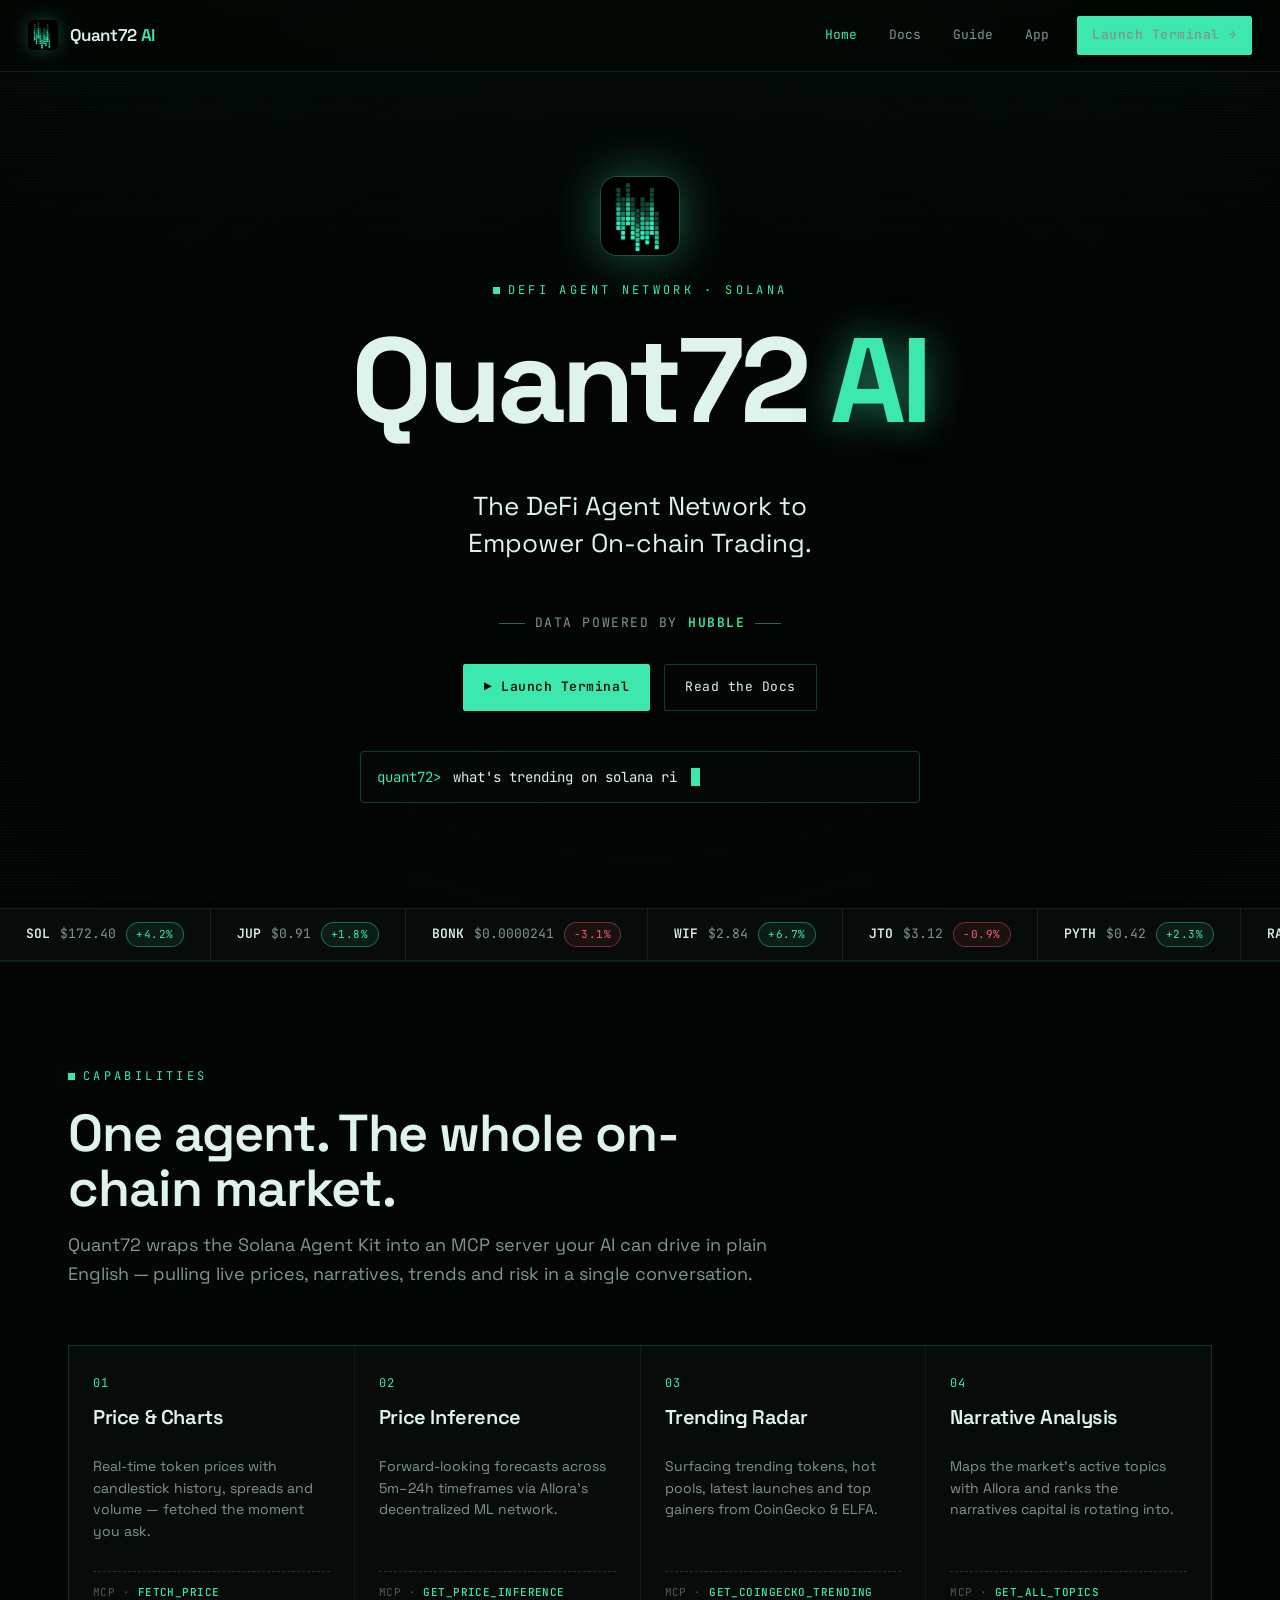
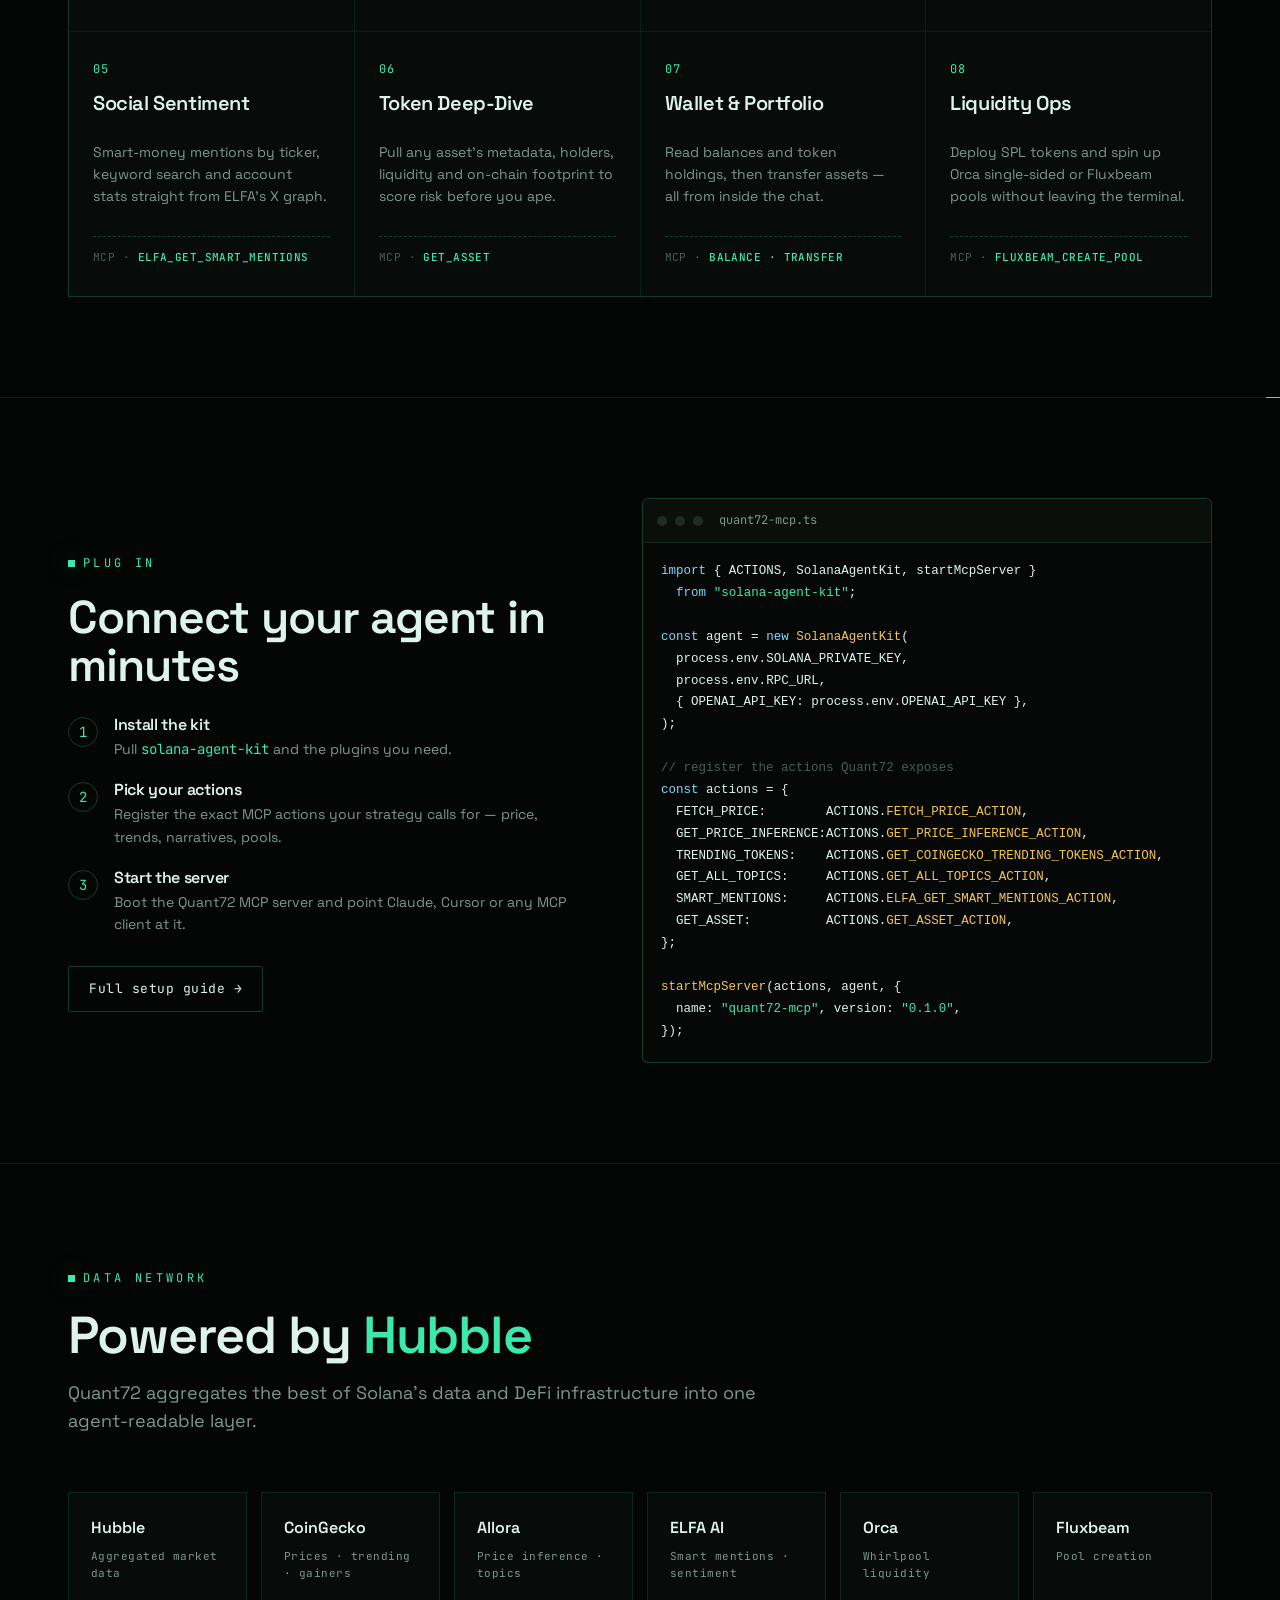
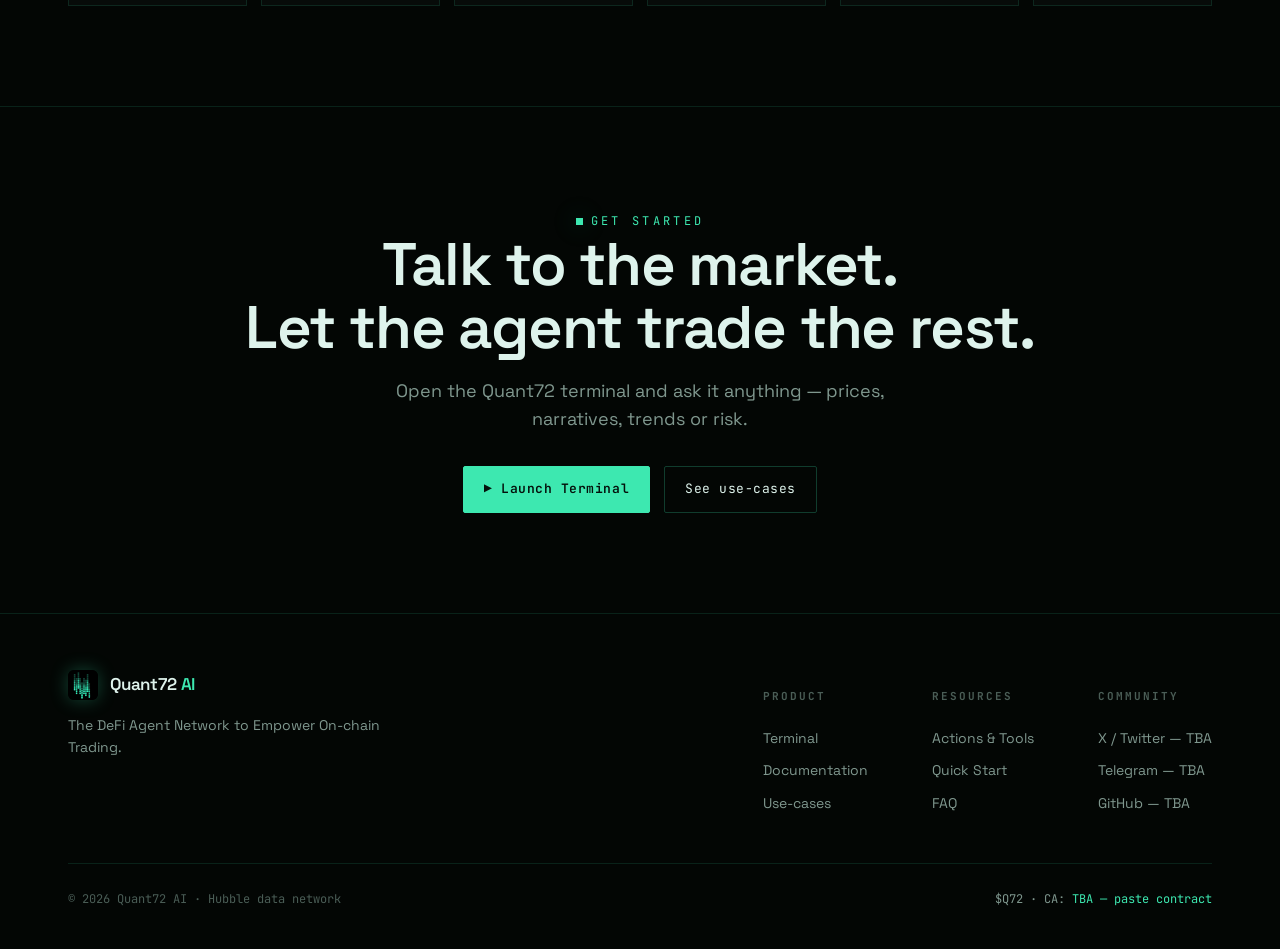
==== index.html @ 0dd1981a "first commit" ====
<!DOCTYPE html>
<html lang="en">
<head>
<meta charset="UTF-8" />
<meta name="viewport" content="width=device-width, initial-scale=1.0" />
<title>Quant72 AI — The DeFi Agent Network</title>
<link rel="preconnect" href="https://fonts.googleapis.com" />
<link rel="preconnect" href="https://fonts.gstatic.com" crossorigin />
<link href="https://fonts.googleapis.com/css2?family=Space+Grotesk:wght@400;500;600;700&family=Sora:wght@400;500;600;700&family=JetBrains+Mono:wght@400;500;600;700&display=swap" rel="stylesheet" />
<link rel="stylesheet" href="css/quant72.css" />
<style>
  /* ---------- hero ---------- */
  .hero {
    position: relative;
    min-height: calc(100vh - 64px);
    display: flex;
    align-items: center;
    justify-content: center;
    overflow: hidden;
    padding: 60px 20px;
  }
  .hero .rain {
    position: absolute;
    top: 0; bottom: 0;
    width: 32%;
    z-index: 0;
  }
  .hero .rain.left  { left: 0;  -webkit-mask-image: linear-gradient(90deg, #000 0%, #000 45%, transparent 100%); mask-image: linear-gradient(90deg, #000 0%, #000 45%, transparent 100%); }
  .hero .rain.right { right: 0; -webkit-mask-image: linear-gradient(270deg, #000 0%, #000 45%, transparent 100%); mask-image: linear-gradient(270deg, #000 0%, #000 45%, transparent 100%); }
  .hero .rain canvas { width: 100%; height: 100%; display: block; }
  .hero-veil {
    position: absolute; inset: 0; z-index: 1; pointer-events: none;
    background: radial-gradient(60% 70% at 50% 50%, rgba(3,6,4,0.96) 30%, rgba(3,6,4,0.7) 60%, transparent 100%);
  }

  .hero-core {
    position: relative;
    z-index: 2;
    max-width: 880px;
    text-align: center;
    display: flex;
    flex-direction: column;
    align-items: center;
    gap: 26px;
  }
  .hero-mark {
    width: 78px; height: 78px; border-radius: 16px;
    box-shadow: 0 0 0 1px var(--line-2), 0 0 50px rgba(61,232,176,0.4);
    animation: floaty 6s ease-in-out infinite;
  }
  @keyframes floaty { 0%,100%{ transform: translateY(0); } 50%{ transform: translateY(-8px); } }

  .hero-title {
    font-size: clamp(52px, 9.5vw, 120px);
    line-height: 0.92;
    font-weight: 700;
    letter-spacing: -0.04em;
  }
  .hero-title .ai {
    color: var(--accent);
    text-shadow: 0 0 40px rgba(61,232,176,0.55);
  }
  .hero-sub {
    font-size: clamp(18px, 2.4vw, 26px);
    color: var(--text);
    max-width: 620px;
    font-weight: 400;
    line-height: 1.4;
    text-wrap: balance;
  }
  .hero-power {
    font-family: var(--mono);
    font-size: 13px;
    letter-spacing: 0.12em;
    color: var(--text-mute);
    text-transform: uppercase;
    display: inline-flex; align-items: center; gap: 10px;
  }
  .hero-power b { color: var(--accent); font-weight: 600; }
  .hero-power::before { content: ""; width: 26px; height: 1px; background: var(--line-3); }
  .hero-power::after  { content: ""; width: 26px; height: 1px; background: var(--line-3); }

  .hero-cta { display: flex; gap: 14px; flex-wrap: wrap; justify-content: center; margin-top: 4px; }

  .hero-prompt {
    margin-top: 14px;
    width: min(560px, 92vw);
    display: flex; align-items: center; gap: 12px;
    padding: 14px 16px;
    border: 1px solid var(--line-2);
    border-radius: 4px;
    background: rgba(7,11,9,0.7);
    backdrop-filter: blur(6px);
    font-family: var(--mono);
    font-size: 14px;
    text-align: left;
  }
  .hero-prompt .chev { color: var(--accent); }
  .hero-prompt .typed { color: var(--text); }
  .hero-prompt .cursor { width: 9px; height: 18px; background: var(--accent); display: inline-block; animation: blink 1s steps(1) infinite; margin-left: 2px; }
  @keyframes blink { 50% { opacity: 0; } }

  /* ---------- ticker ---------- */
  .ticker { border-top: 1px solid var(--line); border-bottom: 1px solid var(--line); background: var(--bg-1); overflow: hidden; position: relative; z-index: 3; }
  .ticker-track { display: flex; gap: 0; width: max-content; animation: scroll 38s linear infinite; }
  .ticker:hover .ticker-track { animation-play-state: paused; }
  @keyframes scroll { to { transform: translateX(-50%); } }
  .tk { display: flex; align-items: center; gap: 10px; padding: 13px 26px; border-right: 1px solid var(--line); font-family: var(--mono); font-size: 13px; white-space: nowrap; }
  .tk .sym { color: var(--text); font-weight: 600; }
  .tk .px { color: var(--text-mute); }

  /* ---------- sections ---------- */
  section.band { position: relative; z-index: 3; padding: 100px 0; border-top: 1px solid var(--line); }
  .sec-head { max-width: 720px; margin-bottom: 56px; }
  .sec-head h2 { font-size: clamp(32px, 4.5vw, 52px); margin-top: 18px; }
  .sec-head p { color: var(--text-mute); font-size: 18px; margin-top: 16px; }

  .feat-grid { display: grid; grid-template-columns: repeat(4, 1fr); gap: 1px; background: var(--line); border: 1px solid var(--line); }
  .feat {
    background: var(--bg-1); padding: 28px 24px 30px; display: flex; flex-direction: column; gap: 14px;
    min-height: 230px; transition: background .2s; position: relative;
  }
  .feat:hover { background: var(--bg-2); }
  .feat .idx { font-family: var(--mono); font-size: 12px; color: var(--accent); letter-spacing: 0.1em; }
  .feat h3 { font-size: 20px; }
  .feat p { color: var(--text-mute); font-size: 14px; line-height: 1.55; flex: 1; }
  .feat .act { font-family: var(--mono); font-size: 11px; color: var(--text-faint); letter-spacing: 0.04em; border-top: 1px dashed var(--line-2); padding-top: 12px; }
  .feat .act b { color: var(--accent); font-weight: 500; }

  /* ---------- connect ---------- */
  .connect { display: grid; grid-template-columns: 1fr 1.1fr; gap: 56px; align-items: center; }
  .connect ol { list-style: none; padding: 0; margin: 28px 0 0; display: flex; flex-direction: column; gap: 22px; }
  .connect li { display: flex; gap: 16px; }
  .connect li .n { font-family: var(--mono); color: var(--accent); font-size: 14px; border: 1px solid var(--line-2); width: 30px; height: 30px; display: grid; place-items: center; border-radius: 50%; flex: none; }
  .connect li h4 { font-size: 16px; margin-bottom: 4px; }
  .connect li p { color: var(--text-mute); font-size: 14px; margin: 0; }

  .code {
    background: #050807; border: 1px solid var(--line-2); border-radius: 6px; overflow: hidden;
    font-family: var(--mono); font-size: 12.5px; line-height: 1.75;
  }
  .code-bar { display: flex; align-items: center; gap: 8px; padding: 11px 14px; border-bottom: 1px solid var(--line); background: var(--bg-2); }
  .code-bar .dot { width: 10px; height: 10px; border-radius: 50%; background: #1c2b24; }
  .code-bar .fname { margin-left: 8px; color: var(--text-mute); font-size: 12px; }
  .code pre { margin: 0; padding: 18px 18px 20px; overflow-x: auto; }
  .code .c { color: #4a5d56; }
  .code .k { color: #7fd8ff; }
  .code .s { color: var(--accent); }
  .code .f { color: #f5c451; }
  .code .p { color: var(--text); }

  /* ---------- powered by ---------- */
  .pb-grid { display: flex; flex-wrap: wrap; gap: 14px; }
  .pb {
    flex: 1 1 160px; border: 1px solid var(--line); background: var(--bg-1); padding: 22px;
    display: flex; flex-direction: column; gap: 7px; transition: border-color .2s, background .2s;
  }
  .pb:hover { border-color: var(--line-3); background: var(--bg-2); }
  .pb .nm { font-weight: 600; font-size: 16px; }
  .pb .ro { font-family: var(--mono); font-size: 11px; color: var(--text-mute); letter-spacing: 0.04em; }

  /* ---------- cta band ---------- */
  .cta-band { text-align: center; }
  .cta-band h2 { font-size: clamp(34px, 5vw, 60px); }
  .cta-band p { color: var(--text-mute); font-size: 18px; margin: 18px auto 32px; max-width: 560px; }

  /* ---------- footer ---------- */
  footer { border-top: 1px solid var(--line); padding: 56px 0 40px; position: relative; z-index: 3; }
  .foot-top { display: flex; justify-content: space-between; gap: 40px; flex-wrap: wrap; margin-bottom: 44px; }
  .foot-brand { max-width: 320px; }
  .foot-brand p { color: var(--text-mute); font-size: 14px; margin-top: 14px; }
  .foot-cols { display: flex; gap: 64px; flex-wrap: wrap; }
  .foot-col h5 { font-family: var(--mono); font-size: 11px; letter-spacing: 0.18em; text-transform: uppercase; color: var(--text-faint); margin-bottom: 16px; }
  .foot-col a { display: block; color: var(--text-mute); font-size: 14px; padding: 5px 0; transition: color .15s; }
  .foot-col a:hover { color: var(--accent); }
  .foot-bot { display: flex; justify-content: space-between; gap: 20px; flex-wrap: wrap; padding-top: 26px; border-top: 1px solid var(--line); font-family: var(--mono); font-size: 12px; color: var(--text-faint); }
  .foot-bot .addr { color: var(--text-mute); }

  @media (max-width: 900px) {
    .feat-grid { grid-template-columns: repeat(2, 1fr); }
    .connect { grid-template-columns: 1fr; }
    .hero .rain { width: 42%; }
  }
  @media (max-width: 560px) {
    .feat-grid { grid-template-columns: 1fr; }
    .hero .rain { opacity: 0.55; }
  }
</style>
</head>
<body>

<nav class="q-nav">
  <a class="q-brand" href="index.html">
    <img src="assets/logo.jpg" alt="Quant72" />
    <span class="name">Quant72<b> AI</b></span>
  </a>
  <div class="q-navlinks">
    <a href="index.html" class="active">Home</a>
    <a href="docs.html">Docs</a>
    <a href="guide.html">Guide</a>
    <a href="app.html">App</a>
    <a href="app.html" class="btn btn-primary" style="margin-left:10px;">Launch Terminal →</a>
  </div>
</nav>

<!-- ===================== HERO ===================== -->
<header class="hero">
  <div class="rain left"><canvas class="matrix-rain" data-fade="0.07" data-size="16"></canvas></div>
  <div class="rain right"><canvas class="matrix-rain" data-fade="0.07" data-size="16"></canvas></div>
  <div class="hero-veil"></div>

  <div class="hero-core">
    <img class="hero-mark" src="assets/logo.jpg" alt="Quant72 logo" />
    <div class="kicker">DeFi Agent Network · Solana</div>
    <h1 class="hero-title">Quant72 <span class="ai">AI</span></h1>
    <p class="hero-sub" data-tweak="tagline">The DeFi Agent Network to Empower On-chain Trading.</p>
    <div class="hero-power">Data powered by <b data-tweak="poweredby">Hubble</b></div>
    <div class="hero-cta">
      <a href="app.html" class="btn btn-primary">▶ Launch Terminal</a>
      <a href="docs.html" class="btn">Read the Docs</a>
    </div>
    <div class="hero-prompt">
      <span class="chev">quant72&gt;</span>
      <span class="typed" id="typed"></span><span class="cursor"></span>
    </div>
  </div>
</header>

<!-- ===================== TICKER ===================== -->
<div class="ticker">
  <div class="ticker-track" id="tickerTrack"></div>
</div>

<!-- ===================== CAPABILITIES ===================== -->
<section class="band">
  <div class="wrap">
    <div class="sec-head">
      <div class="kicker">Capabilities</div>
      <h2>One agent. The whole on-chain market.</h2>
      <p>Quant72 wraps the Solana Agent Kit into an MCP server your AI can drive in plain English — pulling live prices, narratives, trends and risk in a single conversation.</p>
    </div>
    <div class="feat-grid">
      <div class="feat">
        <div class="idx">01</div>
        <h3>Price &amp; Charts</h3>
        <p>Real-time token prices with candlestick history, spreads and volume — fetched the moment you ask.</p>
        <div class="act">MCP · <b>FETCH_PRICE</b></div>
      </div>
      <div class="feat">
        <div class="idx">02</div>
        <h3>Price Inference</h3>
        <p>Forward-looking forecasts across 5m–24h timeframes via Allora's decentralized ML network.</p>
        <div class="act">MCP · <b>GET_PRICE_INFERENCE</b></div>
      </div>
      <div class="feat">
        <div class="idx">03</div>
        <h3>Trending Radar</h3>
        <p>Surfacing trending tokens, hot pools, latest launches and top gainers from CoinGecko &amp; ELFA.</p>
        <div class="act">MCP · <b>GET_COINGECKO_TRENDING</b></div>
      </div>
      <div class="feat">
        <div class="idx">04</div>
        <h3>Narrative Analysis</h3>
        <p>Maps the market's active topics with Allora and ranks the narratives capital is rotating into.</p>
        <div class="act">MCP · <b>GET_ALL_TOPICS</b></div>
      </div>
      <div class="feat">
        <div class="idx">05</div>
        <h3>Social Sentiment</h3>
        <p>Smart-money mentions by ticker, keyword search and account stats straight from ELFA's X graph.</p>
        <div class="act">MCP · <b>ELFA_GET_SMART_MENTIONS</b></div>
      </div>
      <div class="feat">
        <div class="idx">06</div>
        <h3>Token Deep-Dive</h3>
        <p>Pull any asset's metadata, holders, liquidity and on-chain footprint to score risk before you ape.</p>
        <div class="act">MCP · <b>GET_ASSET</b></div>
      </div>
      <div class="feat">
        <div class="idx">07</div>
        <h3>Wallet &amp; Portfolio</h3>
        <p>Read balances and token holdings, then transfer assets — all from inside the chat.</p>
        <div class="act">MCP · <b>BALANCE · TRANSFER</b></div>
      </div>
      <div class="feat">
        <div class="idx">08</div>
        <h3>Liquidity Ops</h3>
        <p>Deploy SPL tokens and spin up Orca single-sided or Fluxbeam pools without leaving the terminal.</p>
        <div class="act">MCP · <b>FLUXBEAM_CREATE_POOL</b></div>
      </div>
    </div>
  </div>
</section>

<!-- ===================== CONNECT ===================== -->
<section class="band">
  <div class="wrap connect">
    <div>
      <div class="kicker">Plug in</div>
      <h2 style="font-size:clamp(30px,4vw,46px);margin-top:18px;">Connect your agent in minutes</h2>
      <ol>
        <li><span class="n">1</span><div><h4>Install the kit</h4><p>Pull <span class="mono accent">solana-agent-kit</span> and the plugins you need.</p></div></li>
        <li><span class="n">2</span><div><h4>Pick your actions</h4><p>Register the exact MCP actions your strategy calls for — price, trends, narratives, pools.</p></div></li>
        <li><span class="n">3</span><div><h4>Start the server</h4><p>Boot the Quant72 MCP server and point Claude, Cursor or any MCP client at it.</p></div></li>
      </ol>
      <a href="docs.html" class="btn" style="margin-top:30px;">Full setup guide →</a>
    </div>
    <div class="code card-corner">
      <div class="code-bar">
        <span class="dot"></span><span class="dot"></span><span class="dot"></span>
        <span class="fname">quant72-mcp.ts</span>
      </div>
<pre><span class="k">import</span> <span class="p">{ ACTIONS, SolanaAgentKit, startMcpServer }</span>
  <span class="k">from</span> <span class="s">"solana-agent-kit"</span>;

<span class="k">const</span> agent = <span class="k">new</span> <span class="f">SolanaAgentKit</span>(
  process.env.<span class="p">SOLANA_PRIVATE_KEY</span>,
  process.env.<span class="p">RPC_URL</span>,
  { <span class="p">OPENAI_API_KEY</span>: process.env.OPENAI_API_KEY },
);

<span class="c">// register the actions Quant72 exposes</span>
<span class="k">const</span> actions = {
  FETCH_PRICE:        ACTIONS.<span class="f">FETCH_PRICE_ACTION</span>,
  GET_PRICE_INFERENCE:ACTIONS.<span class="f">GET_PRICE_INFERENCE_ACTION</span>,
  TRENDING_TOKENS:    ACTIONS.<span class="f">GET_COINGECKO_TRENDING_TOKENS_ACTION</span>,
  GET_ALL_TOPICS:     ACTIONS.<span class="f">GET_ALL_TOPICS_ACTION</span>,
  SMART_MENTIONS:     ACTIONS.<span class="f">ELFA_GET_SMART_MENTIONS_ACTION</span>,
  GET_ASSET:          ACTIONS.<span class="f">GET_ASSET_ACTION</span>,
};

<span class="f">startMcpServer</span>(actions, agent, {
  name: <span class="s">"quant72-mcp"</span>, version: <span class="s">"0.1.0"</span>,
});</pre>
    </div>
  </div>
</section>

<!-- ===================== POWERED BY ===================== -->
<section class="band">
  <div class="wrap">
    <div class="sec-head">
      <div class="kicker">Data Network</div>
      <h2>Powered by <span class="accent" data-tweak="poweredby">Hubble</span></h2>
      <p>Quant72 aggregates the best of Solana's data and DeFi infrastructure into one agent-readable layer.</p>
    </div>
    <div class="pb-grid">
      <div class="pb"><span class="nm">Hubble</span><span class="ro">Aggregated market data</span></div>
      <div class="pb"><span class="nm">CoinGecko</span><span class="ro">Prices · trending · gainers</span></div>
      <div class="pb"><span class="nm">Allora</span><span class="ro">Price inference · topics</span></div>
      <div class="pb"><span class="nm">ELFA AI</span><span class="ro">Smart mentions · sentiment</span></div>
      <div class="pb"><span class="nm">Orca</span><span class="ro">Whirlpool liquidity</span></div>
      <div class="pb"><span class="nm">Fluxbeam</span><span class="ro">Pool creation</span></div>
    </div>
  </div>
</section>

<!-- ===================== CTA ===================== -->
<section class="band cta-band">
  <div class="wrap">
    <div class="kicker" style="justify-content:center;">Get started</div>
    <h2>Talk to the market.<br />Let the agent trade the rest.</h2>
    <p>Open the Quant72 terminal and ask it anything — prices, narratives, trends or risk.</p>
    <div class="hero-cta" style="justify-content:center;">
      <a href="app.html" class="btn btn-primary">▶ Launch Terminal</a>
      <a href="guide.html" class="btn">See use-cases</a>
    </div>
  </div>
</section>

<!-- ===================== FOOTER ===================== -->
<footer>
  <div class="wrap">
    <div class="foot-top">
      <div class="foot-brand">
        <a class="q-brand" href="index.html" style="margin-bottom:0;">
          <img src="assets/logo.jpg" alt="Quant72" />
          <span class="name">Quant72<b> AI</b></span>
        </a>
        <p data-tweak="tagline">The DeFi Agent Network to Empower On-chain Trading.</p>
      </div>
      <div class="foot-cols">
        <div class="foot-col">
          <h5>Product</h5>
          <a href="app.html">Terminal</a>
          <a href="docs.html">Documentation</a>
          <a href="guide.html">Use-cases</a>
        </div>
        <div class="foot-col">
          <h5>Resources</h5>
          <a href="docs.html#actions">Actions &amp; Tools</a>
          <a href="docs.html#quickstart">Quick Start</a>
          <a href="docs.html#faq">FAQ</a>
        </div>
        <div class="foot-col">
          <h5>Community</h5>
          <a href="#" data-link="x">X / Twitter — TBA</a>
          <a href="#" data-link="tg">Telegram — TBA</a>
          <a href="#" data-link="gh">GitHub — TBA</a>
        </div>
      </div>
    </div>
    <div class="foot-bot">
      <span>© 2026 Quant72 AI · <span data-tweak="poweredby">Hubble</span> data network</span>
      <span class="addr">$Q72 · CA: <span class="accent">TBA — paste contract</span></span>
    </div>
  </div>
</footer>

<script src="js/matrix-rain.js"></script>
<script>
  /* typing line */
  (function () {
    const prompts = [
      "what's trending on solana right now?",
      "price + 6h forecast for $SOL",
      "analyze this token for rug risk",
      "which narratives are heating up?",
      "show me today's top gainers",
    ];
    const el = document.getElementById("typed");
    let p = 0, i = 0, dir = 1;
    function tick() {
      const txt = prompts[p];
      el.textContent = txt.slice(0, i);
      if (dir > 0) {
        i++;
        if (i > txt.length) { dir = -1; setTimeout(tick, 1600); return; }
      } else {
        i--;
        if (i < 0) { i = 0; dir = 1; p = (p + 1) % prompts.length; }
      }
      setTimeout(tick, dir > 0 ? 55 + Math.random() * 40 : 28);
    }
    tick();
  })();

  /* ticker */
  (function () {
    const toks = [
      ["SOL", "$172.40", "+4.2%", 1], ["JUP", "$0.91", "+1.8%", 1],
      ["BONK", "$0.0000241", "-3.1%", 0], ["WIF", "$2.84", "+6.7%", 1],
      ["JTO", "$3.12", "-0.9%", 0], ["PYTH", "$0.42", "+2.3%", 1],
      ["RAY", "$5.67", "+0.4%", 1], ["ORCA", "$4.01", "-1.7%", 0],
      ["HNT", "$6.84", "+9.1%", 1], ["RENDER", "$8.12", "-2.4%", 0],
    ];
    const row = toks.map(([s, px, ch, up]) =>
      `<div class="tk"><span class="sym">${s}</span><span class="px">${px}</span><span class="pill ${up ? "up" : "down"}">${ch}</span></div>`
    ).join("");
    document.getElementById("tickerTrack").innerHTML = row + row;
  })();
</script>
<script>window.Q72_TWEAKS_CONFIG = ["accent","font","matrix","glow","tagline","poweredby"];</script>
<script src="js/tweaks.js"></script>
</body>
</html>
---- css/quant72.css ----
/* ============================================================
   Quant72 AI — shared design system
   Black + terminal/matrix · teal accent #3DE8B0
   Space Grotesk (display/UI) + JetBrains Mono (data/code)
   ============================================================ */

:root {
  /* surfaces */
  --bg:        #030604;
  --bg-1:      #070b09;
  --bg-2:      #0a0f0c;
  --bg-3:      #0e1511;
  --line:      rgba(61, 232, 176, 0.12);
  --line-2:    rgba(61, 232, 176, 0.24);
  --line-3:    rgba(61, 232, 176, 0.45);

  /* brand */
  --accent:        #3DE8B0;
  --accent-soft:   rgba(61, 232, 176, 0.14);
  --accent-mid:    rgba(61, 232, 176, 0.5);
  --glow:          0 0 24px rgba(61, 232, 176, 0.35);
  --glow-strong:   0 0 40px rgba(61, 232, 176, 0.5);

  /* semantic */
  --up:    #3DE8B0;
  --down:  #ff5d73;
  --warn:  #f5c451;

  /* text */
  --text:      #def3ec;
  --text-mute: #7f978e;
  --text-faint:#4a5d56;

  /* type */
  --sans: "Space Grotesk", system-ui, sans-serif;
  --mono: "JetBrains Mono", ui-monospace, monospace;

  /* motion */
  --glow-on: 1;
}

* { box-sizing: border-box; }

html { scroll-behavior: smooth; }

body {
  margin: 0;
  background: var(--bg);
  color: var(--text);
  font-family: var(--sans);
  font-size: 16px;
  line-height: 1.6;
  -webkit-font-smoothing: antialiased;
  text-rendering: optimizeLegibility;
}

/* faint scanline + grid texture on every page */
body::before {
  content: "";
  position: fixed;
  inset: 0;
  pointer-events: none;
  z-index: 1;
  background:
    repeating-linear-gradient(0deg, rgba(61,232,176,0.020) 0 1px, transparent 1px 3px),
    radial-gradient(120% 80% at 50% -10%, rgba(61,232,176,0.06), transparent 60%);
  mix-blend-mode: screen;
}

::selection { background: var(--accent); color: #04110b; }

a { color: inherit; text-decoration: none; }

h1, h2, h3, h4 { font-weight: 600; letter-spacing: -0.02em; line-height: 1.05; margin: 0; }

.mono { font-family: var(--mono); }
.accent { color: var(--accent); }
.mute { color: var(--text-mute); }
.faint { color: var(--text-faint); }

/* eyebrow / kicker label */
.kicker {
  font-family: var(--mono);
  font-size: 12px;
  letter-spacing: 0.28em;
  text-transform: uppercase;
  color: var(--accent);
  display: inline-flex;
  align-items: center;
  gap: 8px;
}
.kicker::before {
  content: "";
  width: 7px; height: 7px;
  background: var(--accent);
  box-shadow: var(--glow);
  display: inline-block;
}

/* ---------- buttons ---------- */
.btn {
  font-family: var(--mono);
  font-size: 13px;
  letter-spacing: 0.04em;
  display: inline-flex;
  align-items: center;
  gap: 9px;
  padding: 12px 20px;
  border: 1px solid var(--line-2);
  background: transparent;
  color: var(--text);
  cursor: pointer;
  transition: all .18s ease;
  border-radius: 2px;
}
.btn:hover { border-color: var(--line-3); background: var(--accent-soft); color: var(--accent); }
.btn-primary {
  background: var(--accent);
  color: #04110b;
  border-color: var(--accent);
  font-weight: 600;
}
.btn-primary:hover {
  box-shadow: calc(var(--glow-on) * 1) 0 0 0 0 transparent, var(--glow-strong);
  background: var(--accent);
  color: #04110b;
  filter: brightness(1.08);
}

/* ---------- nav (shared) ---------- */
.q-nav {
  position: sticky;
  top: 0;
  z-index: 40;
  display: flex;
  align-items: center;
  justify-content: space-between;
  padding: 16px 28px;
  border-bottom: 1px solid var(--line);
  background: rgba(3, 6, 4, 0.72);
  backdrop-filter: blur(12px);
}
.q-brand { display: flex; align-items: center; gap: 12px; }
.q-brand img { width: 30px; height: 30px; border-radius: 6px; box-shadow: 0 0 18px rgba(61,232,176,0.28); }
.q-brand .name { font-weight: 600; font-size: 17px; letter-spacing: -0.01em; }
.q-brand .name b { color: var(--accent); font-weight: 600; }
.q-navlinks { display: flex; align-items: center; gap: 4px; }
.q-navlinks a {
  font-family: var(--mono);
  font-size: 13px;
  color: var(--text-mute);
  padding: 8px 14px;
  border-radius: 2px;
  transition: color .15s, background .15s;
}
.q-navlinks a:hover { color: var(--accent); background: var(--accent-soft); }
.q-navlinks a.active { color: var(--accent); }

/* ---------- card ---------- */
.card {
  background: linear-gradient(180deg, var(--bg-2), var(--bg-1));
  border: 1px solid var(--line);
  border-radius: 4px;
  position: relative;
}
.card-corner::after {
  content: "";
  position: absolute;
  top: -1px; right: -1px;
  width: 14px; height: 14px;
  border-top: 1px solid var(--accent);
  border-right: 1px solid var(--accent);
}

/* ---------- badges / pills ---------- */
.pill {
  font-family: var(--mono);
  font-size: 11px;
  letter-spacing: 0.05em;
  padding: 3px 9px;
  border: 1px solid var(--line-2);
  border-radius: 100px;
  color: var(--text-mute);
}
.pill.up   { color: var(--up);   border-color: rgba(61,232,176,0.4); background: rgba(61,232,176,0.08); }
.pill.down { color: var(--down); border-color: rgba(255,93,115,0.4); background: rgba(255,93,115,0.08); }

/* utility */
.wrap { max-width: 1200px; margin: 0 auto; padding: 0 28px; }
.tnum { font-family: var(--mono); font-variant-numeric: tabular-nums; }

::-webkit-scrollbar { width: 10px; height: 10px; }
::-webkit-scrollbar-track { background: var(--bg-1); }
::-webkit-scrollbar-thumb { background: #16241d; border-radius: 0; border: 2px solid var(--bg-1); }
::-webkit-scrollbar-thumb:hover { background: #1e3329; }

/* glow off (Tweaks) */
body.no-glow .q-brand img,
body.no-glow .kicker::before { box-shadow: none !important; }
body.no-glow * { text-shadow: none !important; }
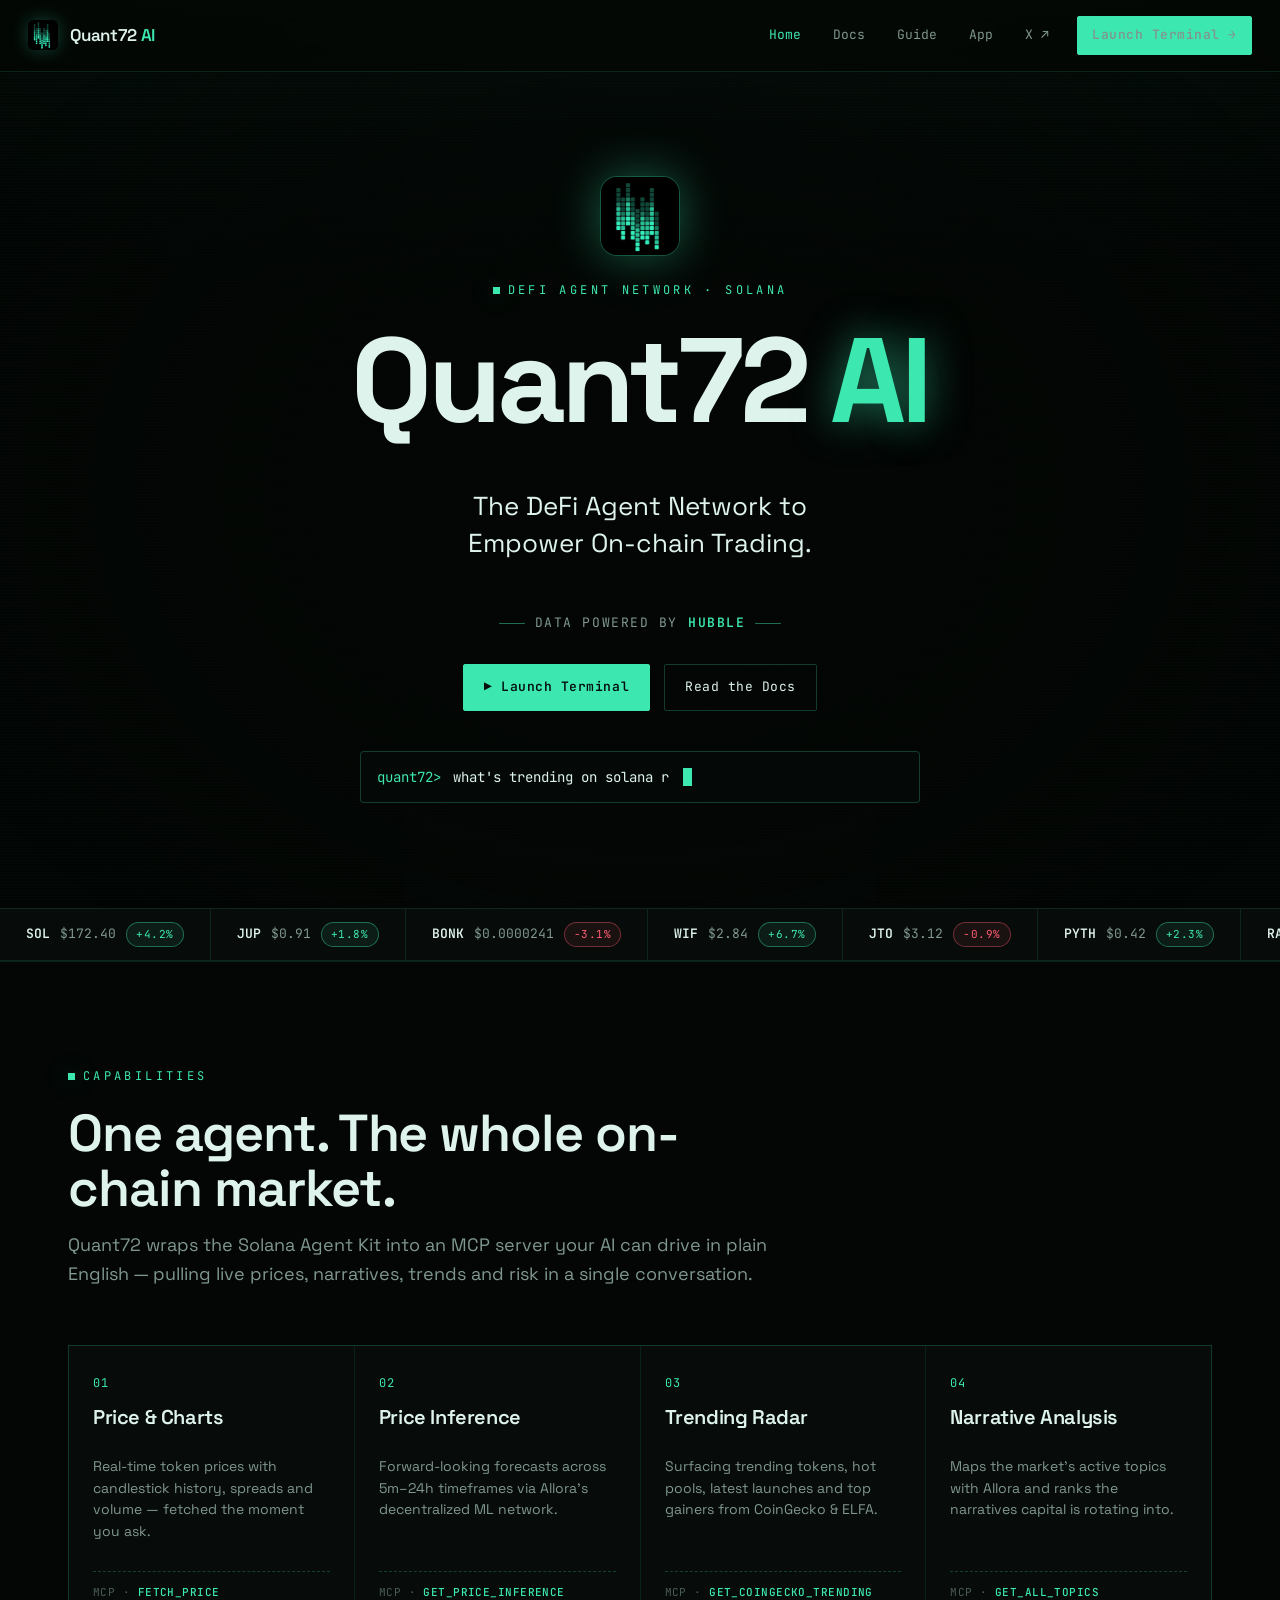
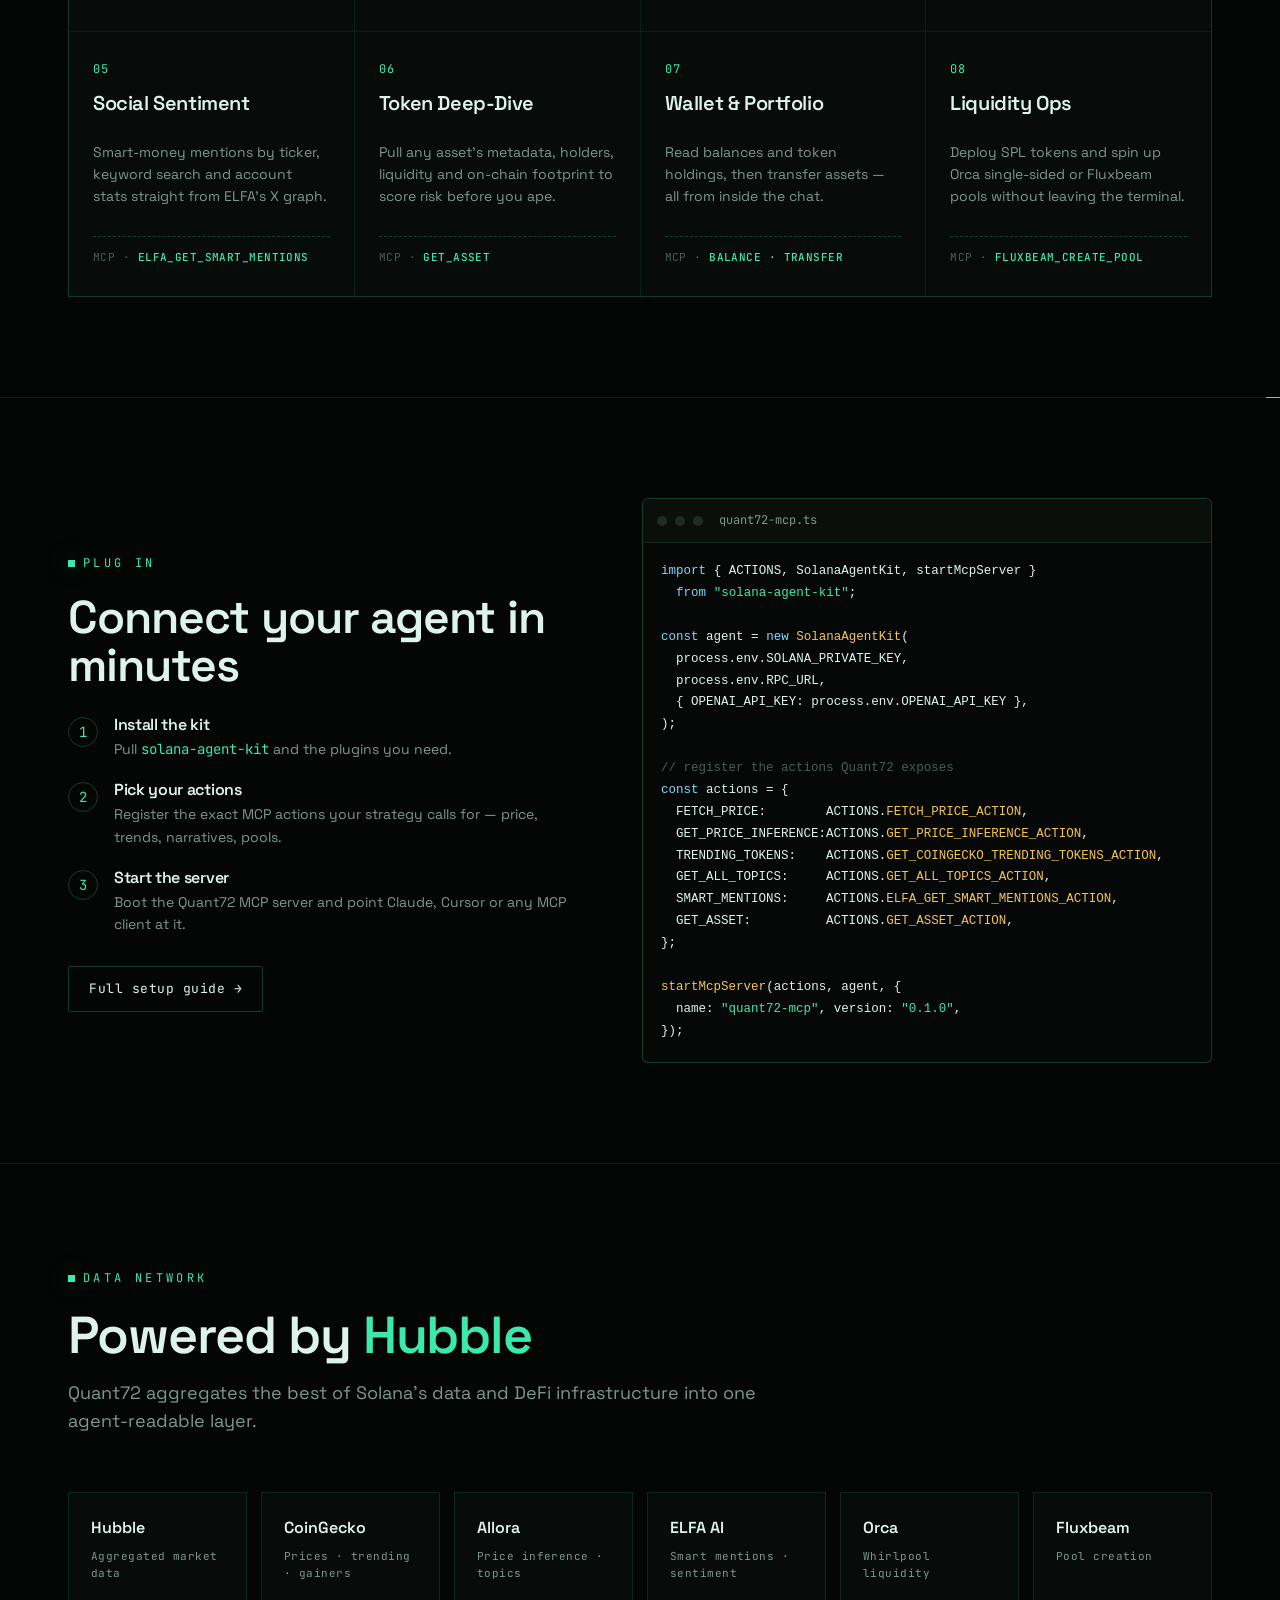
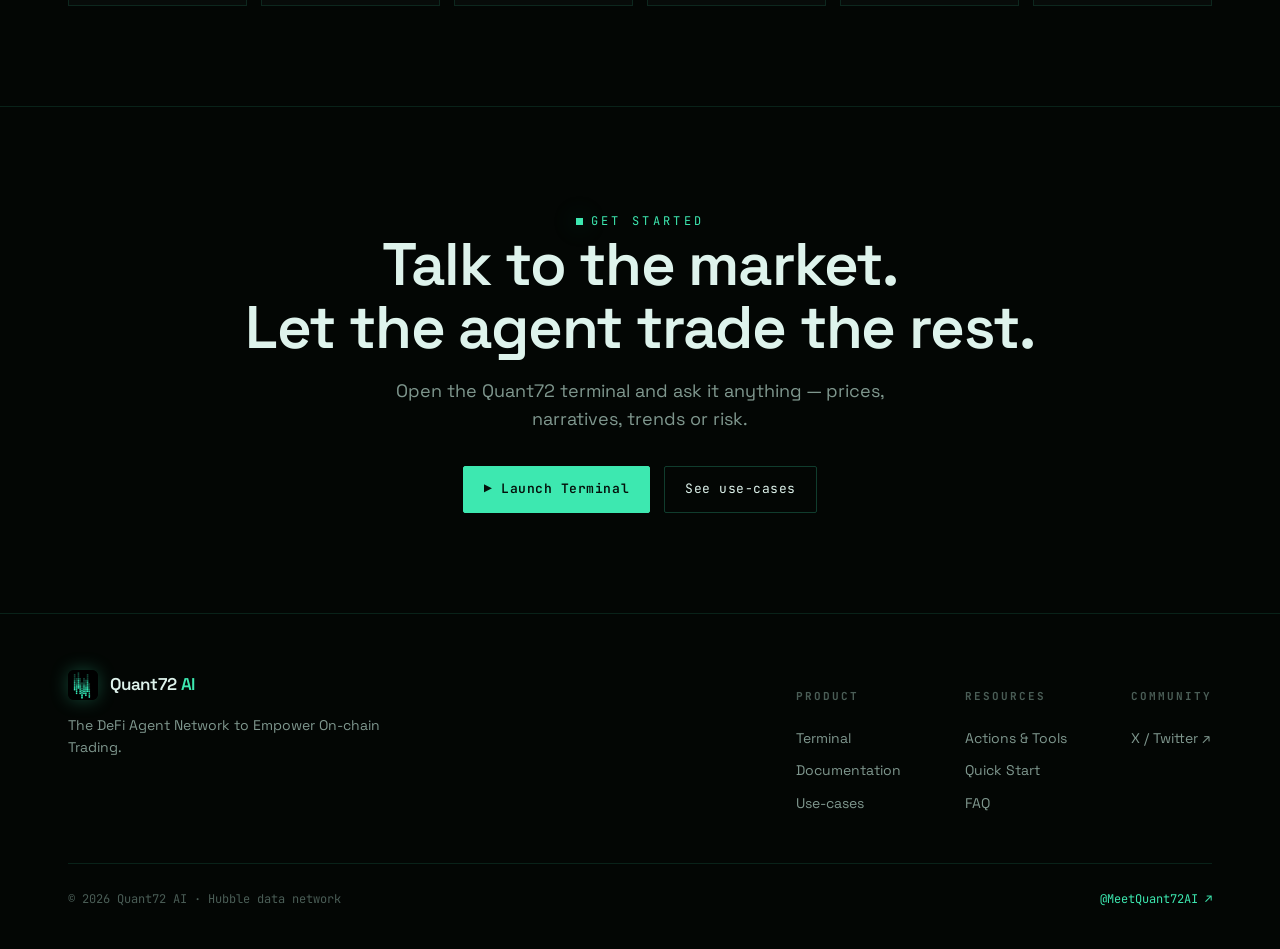
==== commit 2301fcc9: "first commits" ====
--- a/index.html
+++ b/index.html
@@ -199,6 +199,7 @@
     <a href="docs.html">Docs</a>
     <a href="guide.html">Guide</a>
     <a href="app.html">App</a>
+    <a href="https://x.com/MeetQuant72AI" target="_blank" rel="noopener">X ↗</a>
     <a href="app.html" class="btn btn-primary" style="margin-left:10px;">Launch Terminal →</a>
   </div>
 </nav>
@@ -394,15 +395,13 @@
         </div>
         <div class="foot-col">
           <h5>Community</h5>
-          <a href="#" data-link="x">X / Twitter — TBA</a>
-          <a href="#" data-link="tg">Telegram — TBA</a>
-          <a href="#" data-link="gh">GitHub — TBA</a>
+          <a href="https://x.com/MeetQuant72AI" target="_blank" rel="noopener">X / Twitter ↗</a>
         </div>
       </div>
     </div>
     <div class="foot-bot">
       <span>© 2026 Quant72 AI · <span data-tweak="poweredby">Hubble</span> data network</span>
-      <span class="addr">$Q72 · CA: <span class="accent">TBA — paste contract</span></span>
+      <a href="https://x.com/MeetQuant72AI" target="_blank" rel="noopener" class="accent">@MeetQuant72AI ↗</a>
     </div>
   </div>
 </footer>
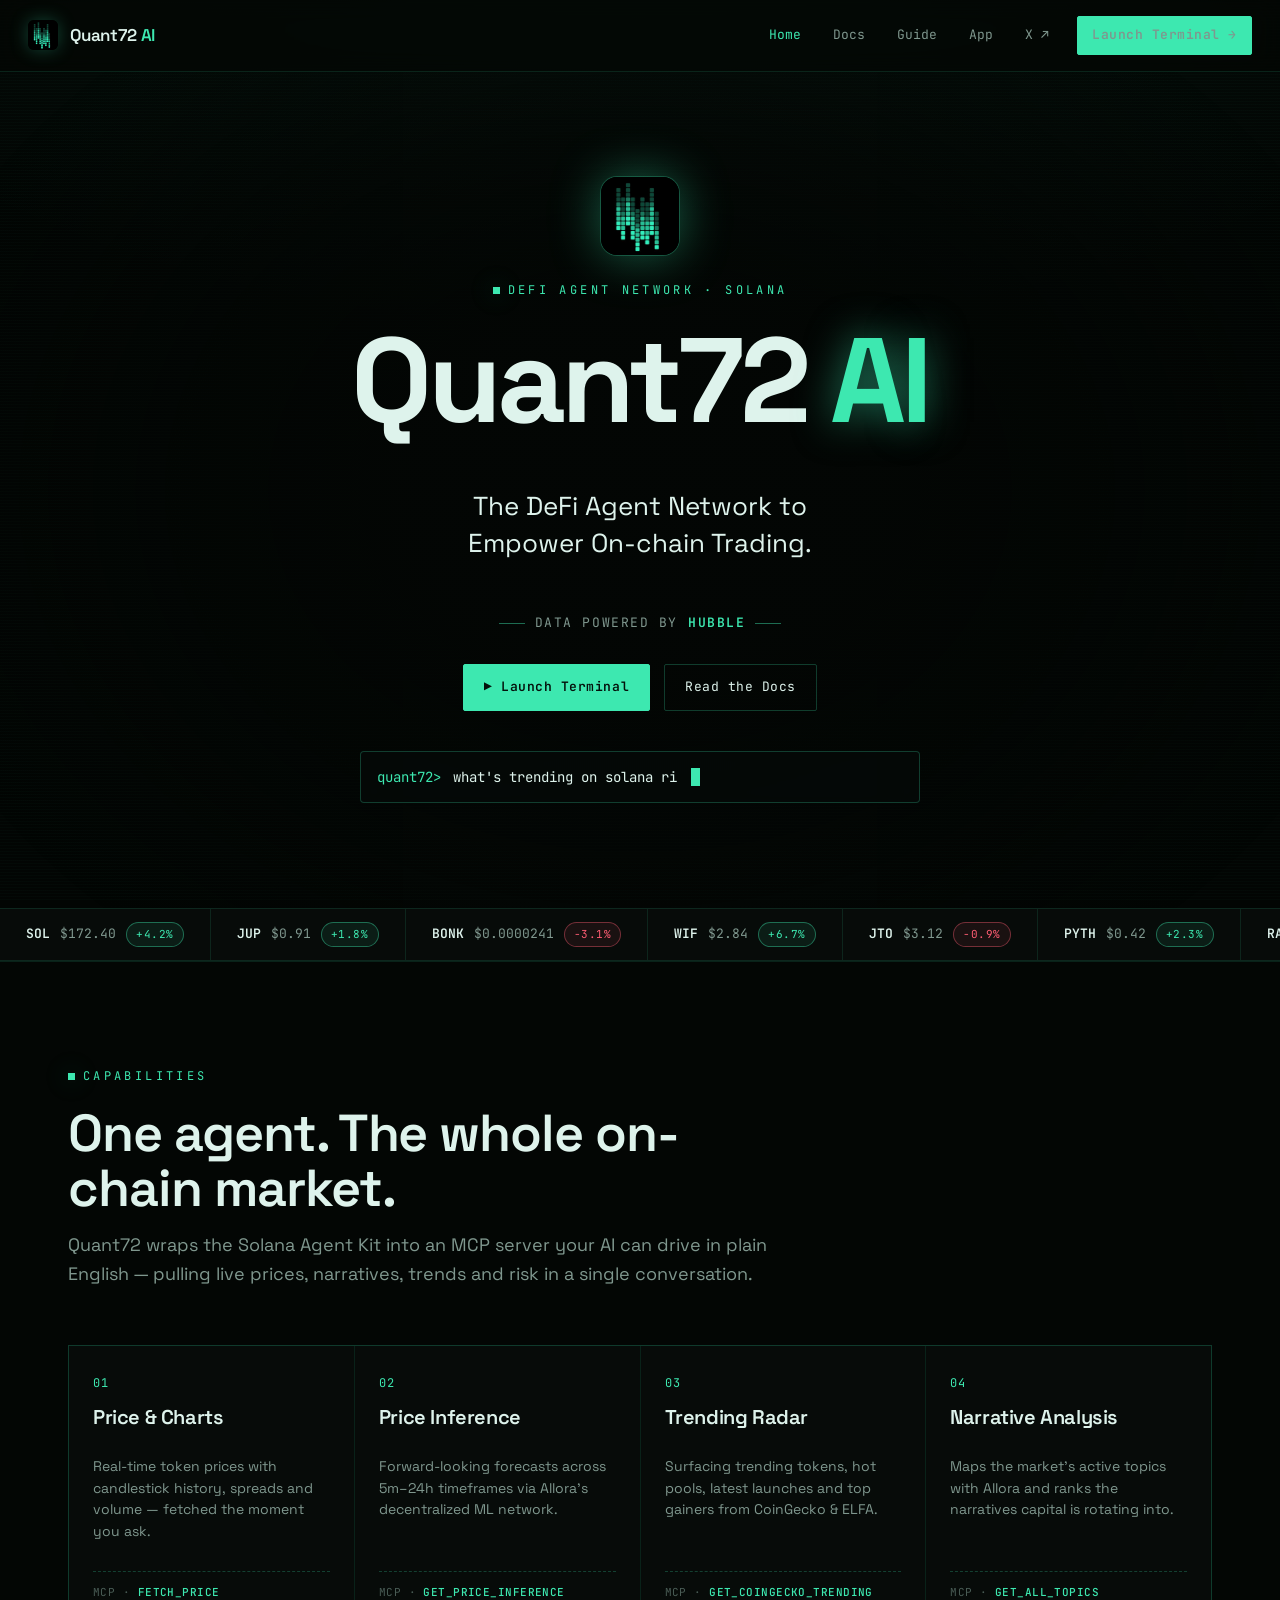
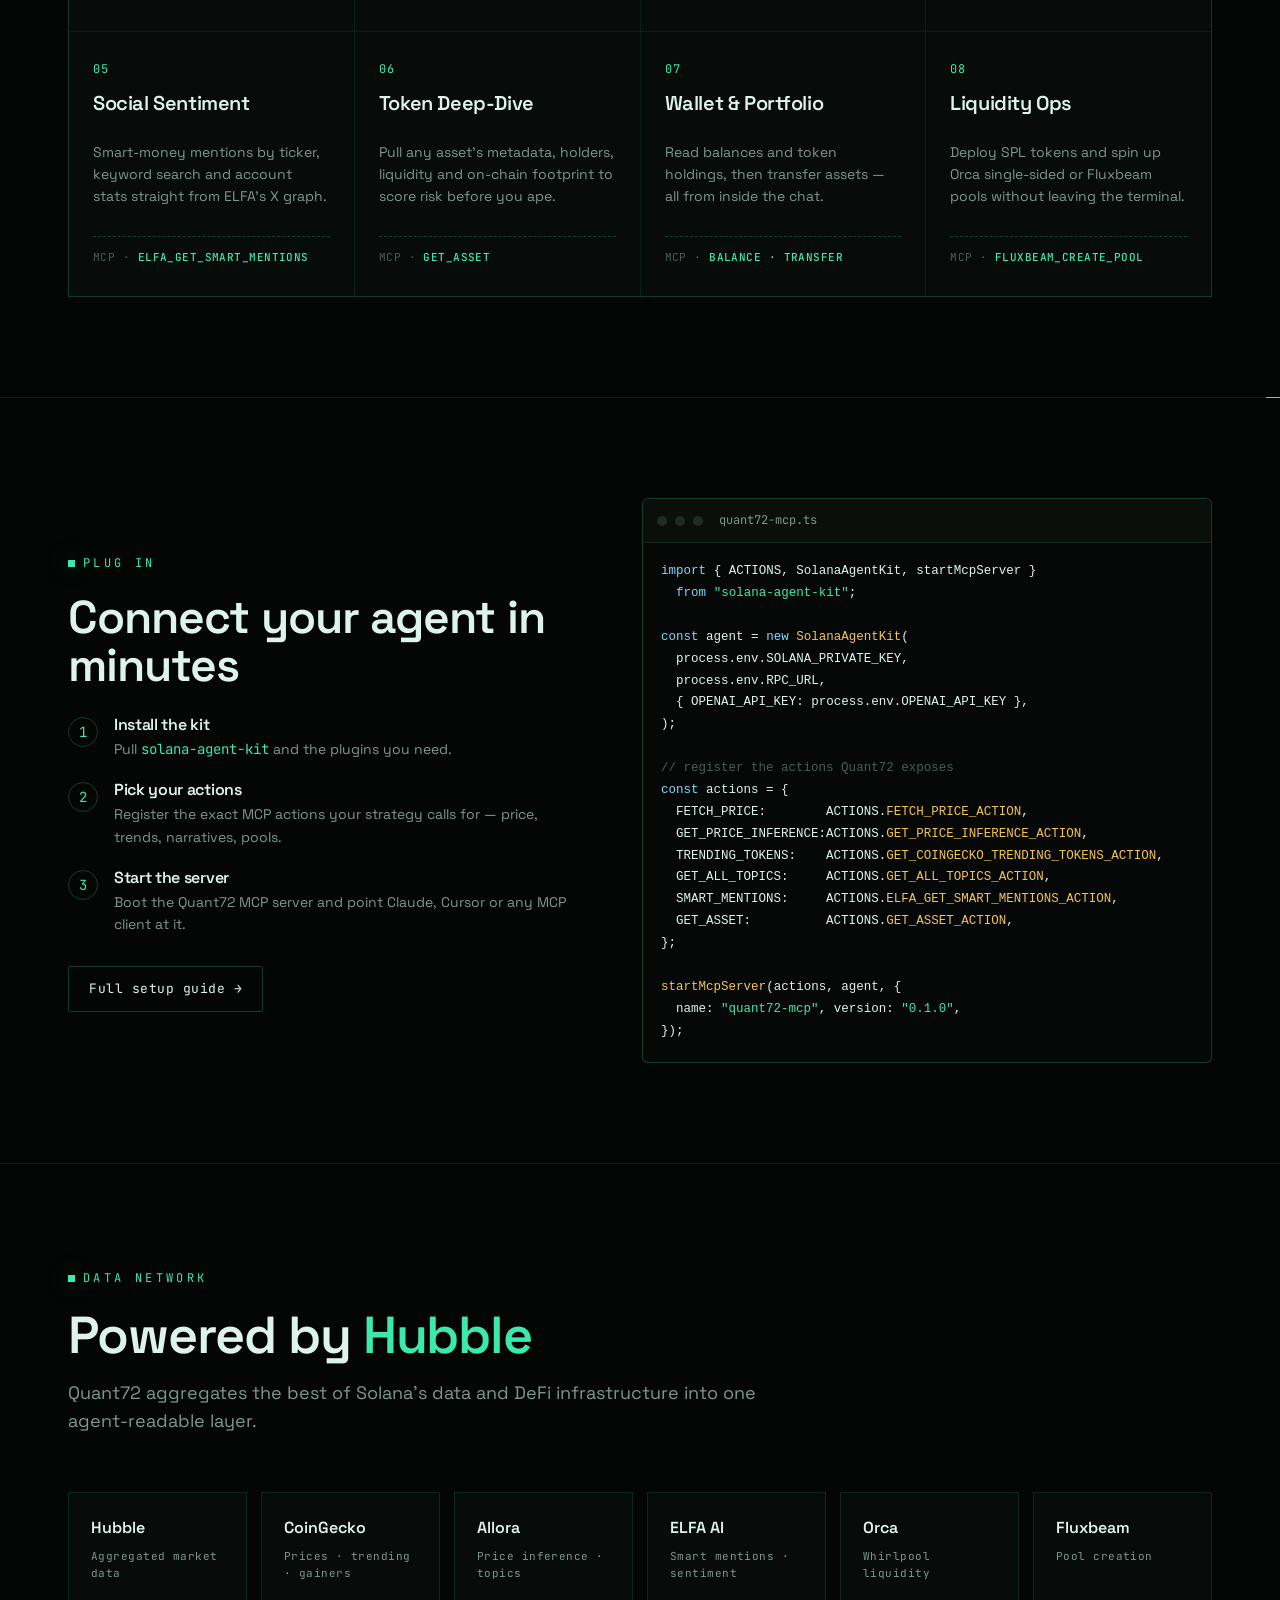
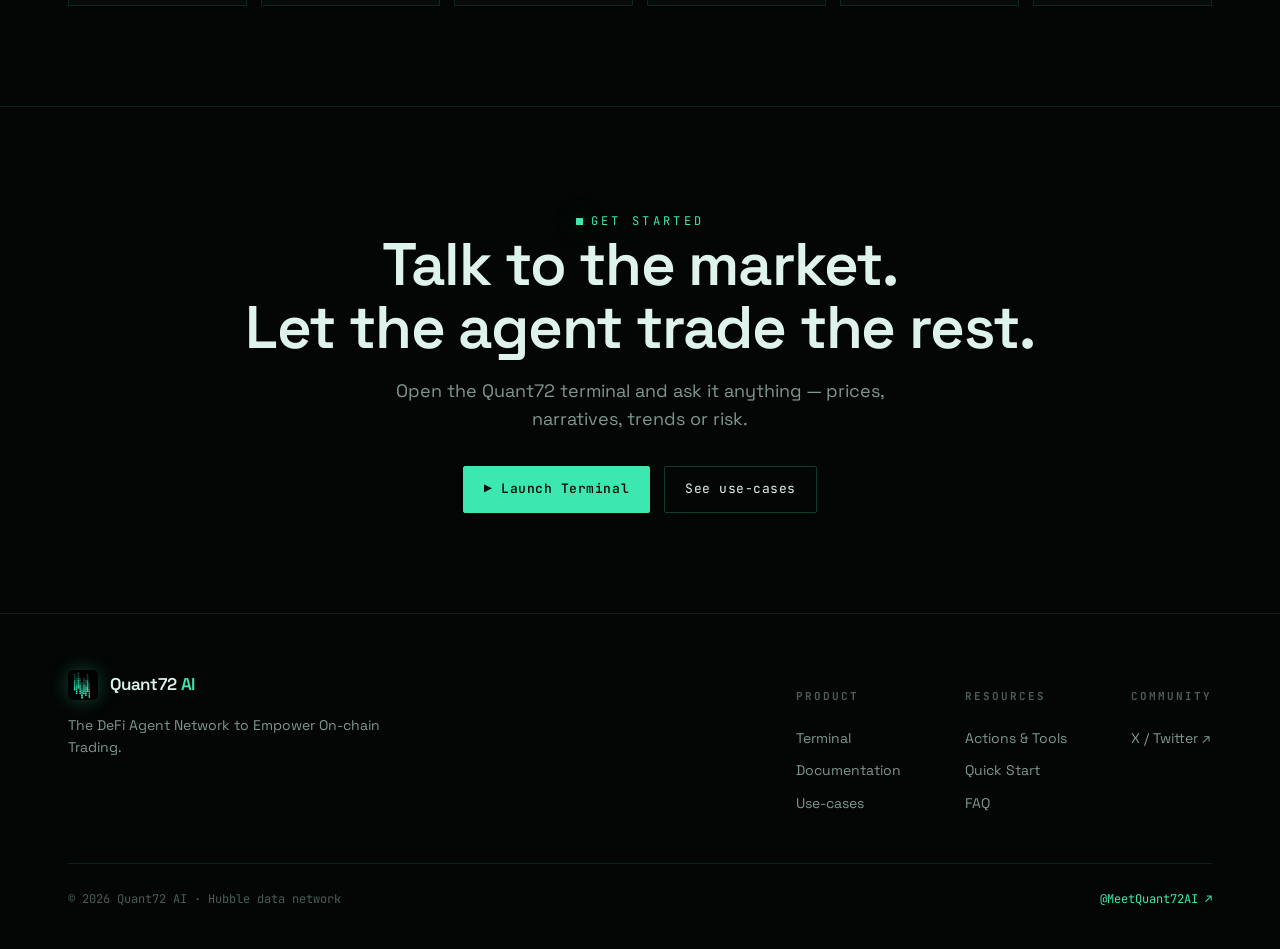
==== commit 0b42d6ee: "first commitss" ====
--- a/index.html
+++ b/index.html
@@ -4,6 +4,23 @@
 <meta charset="UTF-8" />
 <meta name="viewport" content="width=device-width, initial-scale=1.0" />
 <title>Quant72 AI — The DeFi Agent Network</title>
+<meta name="description" content="Quant72 AI — the DeFi Agent Network to empower on-chain trading on Solana. Get live prices, charts, price forecasts, trending tokens, narratives and rug-risk analysis through one AI agent. Data powered by Hubble." />
+<meta name="keywords" content="Quant72, Solana, DeFi, AI agent, MCP, on-chain trading, token analysis, price forecast, trending tokens, narratives, Hubble" />
+<meta name="theme-color" content="#3DE8B0" />
+<link rel="icon" type="image/jpeg" href="assets/logo.jpg" />
+<link rel="apple-touch-icon" href="assets/logo.jpg" />
+<link rel="canonical" href="https://quant72.gitlawb.app/" />
+<meta property="og:type" content="website" />
+<meta property="og:url" content="https://quant72.gitlawb.app/" />
+<meta property="og:site_name" content="Quant72 AI" />
+<meta property="og:title" content="Quant72 AI — The DeFi Agent Network" />
+<meta property="og:description" content="The DeFi Agent Network to empower on-chain trading on Solana. Prices, forecasts, trends, narratives & risk — through one AI agent. Data powered by Hubble." />
+<meta property="og:image" content="https://quant72.gitlawb.app/assets/logo.jpg" />
+<meta name="twitter:card" content="summary" />
+<meta name="twitter:site" content="@MeetQuant72AI" />
+<meta name="twitter:title" content="Quant72 AI — The DeFi Agent Network" />
+<meta name="twitter:description" content="The DeFi Agent Network to empower on-chain trading on Solana. Data powered by Hubble." />
+<meta name="twitter:image" content="https://quant72.gitlawb.app/assets/logo.jpg" />
 <link rel="preconnect" href="https://fonts.googleapis.com" />
 <link rel="preconnect" href="https://fonts.gstatic.com" crossorigin />
 <link href="https://fonts.googleapis.com/css2?family=Space+Grotesk:wght@400;500;600;700&family=Sora:wght@400;500;600;700&family=JetBrains+Mono:wght@400;500;600;700&display=swap" rel="stylesheet" />
